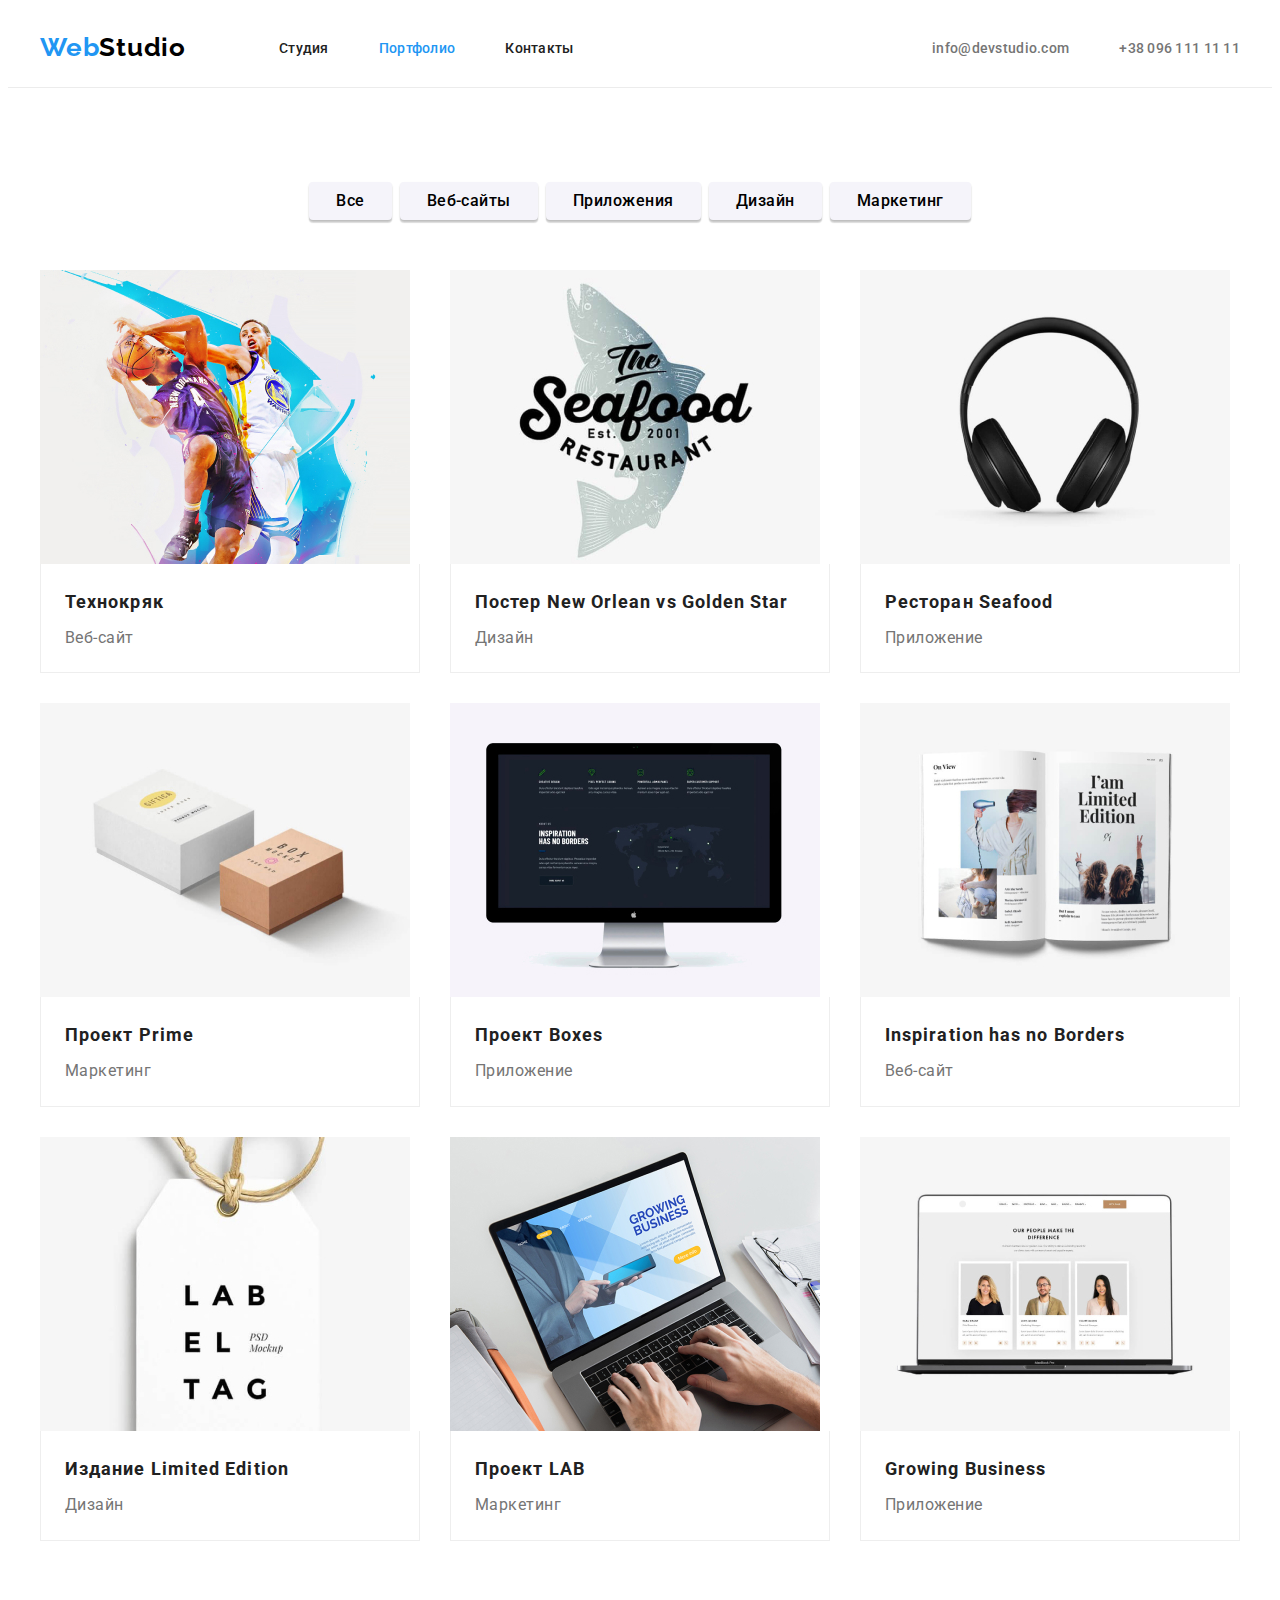
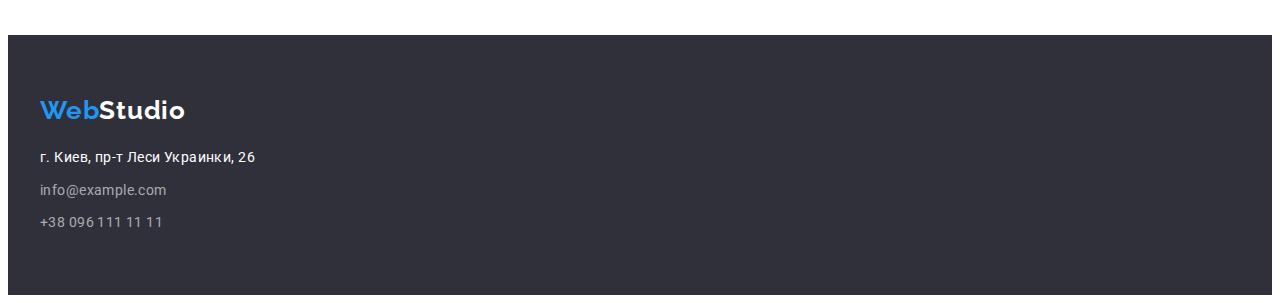
==== portfolio.html @ 9042eed6 "add files with last hw" ====
<!DOCTYPE html>
<html lang="ru">
  <head>
    <meta charset="UTF-8" />
    <meta http-equiv="X-UA-Compatible" content="IE=edge" />
    <meta name="viewport" content="width=device-width, initial-scale=1.0" />
    <link
      rel="stylesheet"
      href="https://cdnjs.cloudflare.com/ajax/libs/modern-normalize/1.1.0/modern-normalize.min.css"
      integrity="sha512-wpPYUAdjBVSE4KJnH1VR1HeZfpl1ub8YT/NKx4PuQ5NmX2tKuGu6U/JRp5y+Y8XG2tV+wKQpNHVUX03MfMFn9Q=="
      crossorigin="anonymous"
      referrerpolicy="no-referrer"
    />
    <link rel="stylesheet" href="./styles.css" />
    <link rel="preconnect" href="https://fonts.googleapis.com" />
    <link rel="preconnect" href="https://fonts.gstatic.com" crossorigin />
    <link
      href="https://fonts.googleapis.com/css2?family=Raleway:wght@700&family=Roboto:wght@400;500;700;900&display=swap"
      rel="stylesheet"
    />
    <title>Portfolio</title>
  </head>

  <body>
    <header class="header">
      <div class="container header-top">
        <a class="header-logo" href="#logo"> Web<span>Studio</span> </a>
        <nav class="header-nav">
          <ul class="nav-list">
            <li class="nav-list-item">
              <a class="list-link" href="./index.html">Студия</a>
            </li>
            <li class="nav-list-item">
              <a class="list-link current" href="./portfolio.html">Портфолио</a>
            </li>
            <li class="nav-list-item">
              <a class="list-link" href="./contacts.html">Контакты</a>
            </li>
          </ul>
        </nav>
        <ul class="header-links">
          <li>
            <a class="header-link" href="mailto:info@devstudio.com"
              >info@devstudio.com</a
            >
          </li>
          <li>
            <a class="header-link" href="tel:+380961111111"
              >+38 096 111 11 11</a
            >
          </li>
        </ul>
      </div>
    </header>
    <main class="main">
      <section class="main-filter">
        <div class="container">
          <h1 class="visually-hidden">Секция Фильтров</h1>
          <ul class="main-list">
            <li><button class="main-list-btn" type="button">Все</button></li>
            <li>
              <button class="main-list-btn" type="button">Веб-сайты</button>
            </li>
            <li>
              <button class="main-list-btn" type="button">Приложения</button>
            </li>
            <li><button class="main-list-btn" type="button">Дизайн</button></li>
            <li>
              <button class="main-list-btn" type="button">Маркетинг</button>
            </li>
          </ul>
          <div class="section-store">
            <ul class="store-list">
              <li class="store-item">
                <a href="#">
                  <img
                    width="370"
                    src="./images/portfolio/01.jpg"
                    alt="Website"
                  />
                  <div class="store-wrap">
                    <h3 class="store-wrap-title" class="store-wrap-title">Технокряк</h3>
                    <p class="store-wrap-descr">Веб-сайт</p>
                  </div>
                </a>
              </li>
              <li class="store-item">
                <a href="#">
                  <img
                    width="370"
                    src="./images/portfolio/02.jpg"
                    alt="Design"
                  />
                  <div class="store-wrap">
                    <h3 class="store-wrap-title" class="store-wrap-title">Постер New Orlean vs Golden Star</h3>
                    <p class="store-wrap-descr">Дизайн</p>
                  </div>
                </a>
              </li>
              <li class="store-item">
                <a href="#">
                  <img
                    width="370"
                    src="./images/portfolio/03.jpg"
                    alt="Application"
                  />
                  <div class="store-wrap">
                    <h3 class="store-wrap-title" class="store-wrap-title">Ресторан Seafood</h3>
                    <p class="store-wrap-descr">Приложение</p>
                  </div>
                </a>
              </li>
              <li class="store-item">
                <a href="#">
                  <img
                    width="370"
                    src="./images/portfolio/04.jpg"
                    alt="Marketing"
                  />
                  <div class="store-wrap">
                    <h3 class="store-wrap-title" class="store-wrap-title">Проект Prime</h3>
                    <p class="store-wrap-descr">Маркетинг</p>
                  </div>
                </a>
              </li>
              <li class="store-item">
                <a href="#">
                  <img
                    width="370"
                    src="./images/portfolio/05.jpg"
                    alt="Application"
                  />
                  <div class="store-wrap">
                    <h3 class="store-wrap-title">Проект Boxes</h3>
                    <p class="store-wrap-descr">Приложение</p>
                  </div>
                </a>
              </li>
              <li class="store-item">
                <a href="#">
                  <img
                    width="370"
                    src="./images/portfolio/06.jpg"
                    alt="Website"
                  />
                  <div class="store-wrap">
                    <h3 class="store-wrap-title">Inspiration has no Borders</h3>
                    <p class="store-wrap-descr">Веб-сайт</p>
                  </div>
                </a>
              </li>
              <li class="store-item">
                <a href="#">
                  <img
                    width="370"
                    src="./images/portfolio/07.jpg"
                    alt="Design"
                  />
                  <div class="store-wrap">
                    <h3 class="store-wrap-title">Издание Limited Edition</h3>
                    <p class="store-wrap-descr">Дизайн</p>
                  </div>
                </a>
              </li>
              <li class="store-item">
                <a href="#">
                  <img
                    width="370"
                    src="./images/portfolio/08.jpg"
                    alt="Marketing"
                  />
                  <div class="store-wrap">
                    <h3 class="store-wrap-title">Проект LAB</h3>
                    <p class="store-wrap-descr">Маркетинг</p>
                  </div></a
                >
              </li>
              <li class="store-item">
                <a href="#">
                  <img
                    width="370"
                    src="./images/portfolio/09.jpg"
                    alt="Application"
                  />
                  <div class="store-wrap">
                    <h3 class="store-wrap-title">Growing Business</h3>
                    <p class="store-wrap-descr">Приложение</p>
                  </div>
                </a>
              </li>
            </ul>
          </div>
        </div>
      </section>
    </main>
    <footer class="footer">
      <div class="container footer-bottom">
        <a class="footer-logo recede-logo" href="#logo"
          >Web<span class="color-white">Studio</span></a
        >
        <address>
          <ul class="footer-list">
            <li class="footer-list-item">
              <a
                href="https://bit.ly/3pXMvUd"
                target="_blank"
                rel="noopener noreferrer"
              >
                г. Киев, пр-т Леси Украинки, 26
              </a>
            </li>
            <li class="footer-list-item">
              <a class="footer-link" href="mailto:info@devstudio.com"
                >info@example.com</a
              >
            </li>
            <li class="footer-list-item">
              <a class="footer-link" href="tel:+380961111111"
                >+38 096 111 11 11</a
              >
            </li>
          </ul>
        </address>
      </div>
    </footer>
  </body>
</html>
---- styles.css ----
:root {
    --white-color: #ffff;
    --links-color: #757575;
    --primary-bg-color: #2F303A;
    --title-text-color: #212121;
    --accent-color: #2196f3;;
    --padding-section: 94px;
}

body {
    font-family: 'Roboto', sans-serif;
}

p,
h1,
h2,
h3,
h4,
h5,
h6 {
  margin: 0;
}
ul {
  margin: 0;
  padding-left: 0;
}

button {
    cursor: pointer;
}

a {
    text-decoration: none;
    color: black;
}

ul li {
    list-style: none;
    margin: 0;
    padding: 0;
}

img {
    display: block;
    max-width: 100%;
    height: auto;
}


/*for hidden items */

.visually-hidden {
    position: absolute;
    width: 1px;
    height: 1px;
    margin: -1px;
    border: 0;
    padding: 0;
    white-space: nowrap;
    clip-path: inset(100%);
    clip: rect(0 0 0 0);
    overflow: hidden;
}

.container {
    margin: 0 auto;
    width: 1200px;
    padding: 0 15px;
}




/* header */

.header{
    border-bottom: 1px solid #ECECEC;
    padding: 24px 0 24px 0;
}

.header-top {
    display: flex;
    align-items: center;
}

.header-logo {
    font-family: 'Raleway', sans-serif;
    font-weight: 700;
    font-size: 26px;
    line-height: 1.19;
    letter-spacing: 0.03em;
    color: #2196F3;
    margin-right: 93px;
}

.header-top span {
    color: #000;
}

.nav-list {
    display: flex;
}

.nav-list a {
    color: var(--title-text-color);
    font-size: 14px;
    font-weight: 500;
    line-height: 1.14;
    letter-spacing: 0.02em;
}

.nav-list .list-link.current {
    color: var(--accent-color);
}

.nav-list-item:not(:last-child) {
    margin-right: 50px;
}

.header-links {
    display: flex;
    margin-left: auto;
}

.header-links li:not(:last-child) {
    margin-right: 50px;
}

.header-link {
    color: var(--links-color);
    font-size: 14px;
    font-weight: 500;
    line-height: 1.14;
    letter-spacing: 0.02em;
}

.header-top ul li a:hover {
    color: #2196F3;
}


/* main */

section h2 {
    font-weight: 700;
    font-size: 36px;
    text-align: center;
    letter-spacing: 0.03em;
    color: var(--title-text-color);
}


/* banner */

.banner {
    padding-top: 200px;
    padding-bottom: 200px;
    background: var(--primary-bg-color);
    text-align: center;
}

.banner-title {
    font-weight: 900;
    font-size: 44px;
    line-height: 1.36;
    text-align: center;
    letter-spacing: 0.06em;
    text-transform: uppercase;
    color: var(--white-color);
}

.banner-btn {
    width: 200px;
    height: 50px;
    font-family: inherit;
    font-weight: 700;
    font-size: 16px;
    line-height: 1.8;
    color: var(--white-color);
    background: #2196F3;
    box-shadow: 0px 4px 4px rgba(0, 0, 0, 0.15);
    border-radius: 4px;
    cursor: pointer;
    margin-top: 30px;
}

.banner-btn:hover,
.banner-btn:focus {
    background: #188CE8;
}


/* features */

.features {
    padding-top: var(--padding-section);
}

.features-list {
    display: flex;
}

.features-list h3 {
    font-weight: 700;
    font-size: 14px;
    line-height: 1.1;
    letter-spacing: 0.03em;
    text-transform: uppercase;
    margin-bottom: 10px;
    color: var(--title-text-color);
}

.features-list li {
    width: 270px;
    text-align: left;
}

.features-list li:not(:last-child) {
    margin-right: 30px;
}

.features-list p {
    font-size: 14px;
    line-height: 1.7;
    letter-spacing: 0.03em;
    color: var(--links-color)
}


/*about */

.about {
    padding-top: var(--padding-section);
    padding-bottom: var(--padding-section);
}

.about-title{
    margin-bottom: 50px;
}

.about-list {
    display: flex;
    justify-content: center;
}

.about-list-item:not(:last-child) {
    margin-right: 30px;
}


/* teams */

.teams {
    background: #F5F4FA;
    padding-top: var(--padding-section);
    padding-bottom: var(--padding-section);
}

.teams-title{
    margin-bottom: 50px;
}

.teams-list {
    display: flex;
    justify-content: center;
}

.teams-item {
    background: #FFFFFF;
    box-shadow: 0px 1px 3px rgba(0, 0, 0, 0.12), 0px 1px 1px rgba(0, 0, 0, 0.14), 0px 2px 1px rgba(0, 0, 0, 0.2);
    border-radius: 0px 0px 4px 4px;
}

.teams-item:not(:last-child) {
    margin-right: 30px;
}

.teams-wrap {
    padding: 30px 30px;
}

.teams-list-title {
    font-weight: 500;
    font-size: 16px;
    line-height: 1.18;
    text-align: center;
    letter-spacing: 0.03em;
    color: var(--title-text-color);
}

.teams-list-descr {
    line-height: 1.18;
    text-align: center;
    letter-spacing: 0.03em;
    color: var(--links-color);
    margin-top: 10px;
}


/* footer */

footer {
    padding-top: 60px;
    padding-bottom: 60px;
    background: var(--primary-bg-color);
}

footer a {
    color: var(--white-color);
}

.footer-logo {
    font-family: 'Raleway', sans-serif;
    font-weight: 700;
    font-size: 26px;
    line-height: 1.19;
    letter-spacing: 0.03em;
    color: #2196F3;
}

address {
    font-style: normal;
    margin-top: 20px;
}

.footer-list {
    margin: 0;
    padding: 0;
}

.footer-list a {
    font-size: 14px;
    line-height: 1.7;
    letter-spacing: 0.03em;
}

.footer-list-item:not(:last-child) {
    margin-bottom: 9px;
}

.footer-link {
    color: rgba(255, 255, 255, 0.6);
}

.footer-link:hover,
.footer-link:focus {
    color: var(--white-color);
}


/* for footer link */

.color-white {
    color: var(--white-color);
}


/* portfolio */

.main-filter {
    padding-top: var(--padding-section);
    padding-bottom: var(--padding-section);
}

.main-list {
    display: flex;
    justify-content:center;
    align-items: center;
    margin-bottom: 50px;
}

.main-list li:not(:last-child) {
    margin-right: 8px;
}

.main-list-btn {
    padding: 6px 27px;
    font-family: inherit;
    font-weight: 500;
    font-size: 16px;
    line-height: 1.6;
    background: #F5F4FA;
    text-align: center;
    letter-spacing: 0.03em;
    border-radius: 4px;
    border: none;
    box-shadow: 0px 3px 1px rgba(0, 0, 0, 0.1), 0px 1px 2px rgba(0, 0, 0, 0.08), 0px 2px 2px rgba(0, 0, 0, 0.12);
}

.main-list-btn:hover {
    color: var(--white-color);
    background: #2196f3;
    box-shadow: 0px 3px 1px rgba(0, 0, 0, 0.1), 0px 1px 2px rgba(0, 0, 0, 0.08), 0px 2px 2px rgba(0, 0, 0, 0.12);
}

.section-store {
    display: flex;
    flex-direction: column;
    justify-content: center;
    align-items: center;
}

.store-list {
    display: flex;
    flex-wrap: wrap;
    justify-content: center;
    margin-top: -30px;
    margin-left: -30px;
}

.store-item {
    background: var(--white-color);
    width: calc((100% / 3) - 30px);
    margin-top: 30px;
    margin-left: 30px;
    display: block;
}

.store-wrap {
    padding-top: 20px;
    padding-bottom: 20px;
    padding-left: 24px;
    border-left: 1px solid #EEEEEE;
    border-right: 1px solid #EEEEEE;
    border-bottom: 1px solid #EEEEEE;
}

.store-wrap-title {
    font-weight: 700;
    font-size: 18px;
    line-height: 2;
    letter-spacing: 0.06em;
    color: var(--title-text-color);
}

.store-wrap-descr{
    line-height: 1.8;
    letter-spacing: 0.03em;
    color: var(--links-color);
    margin-top: 4px;
}
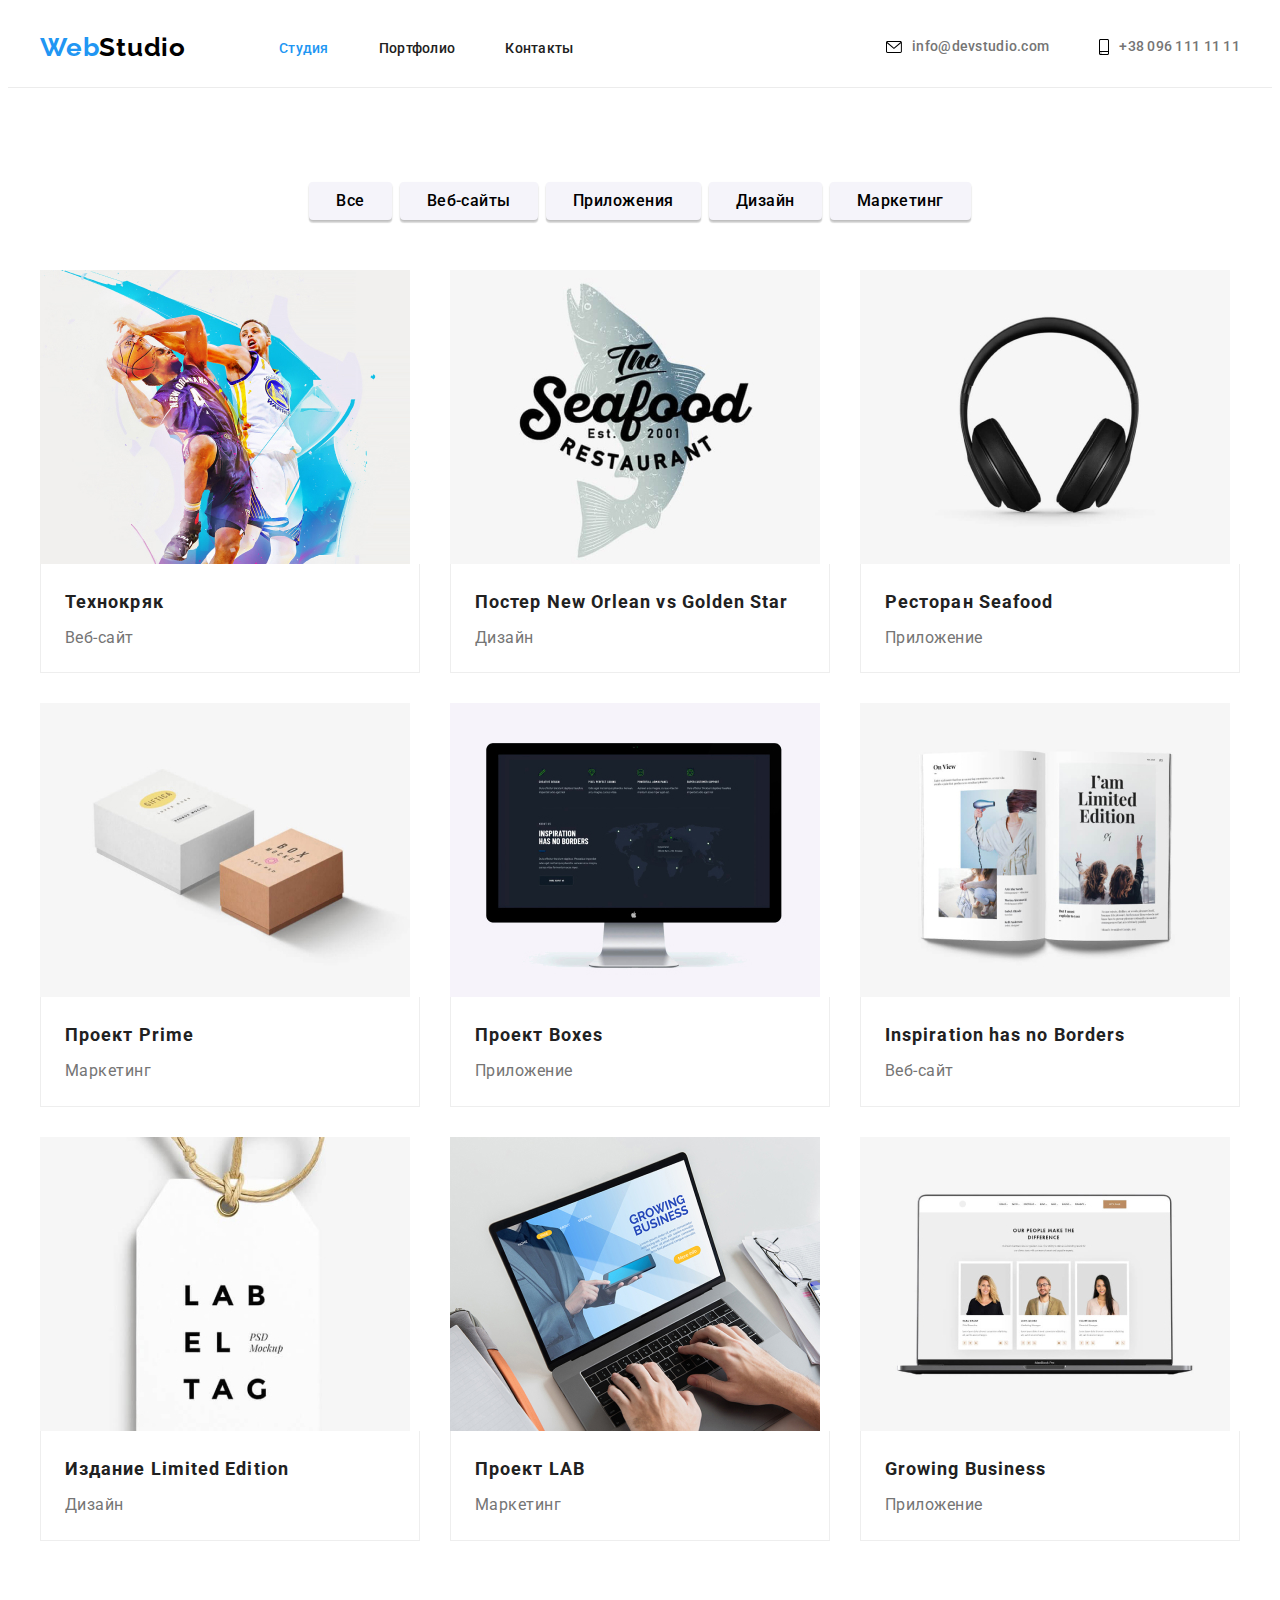
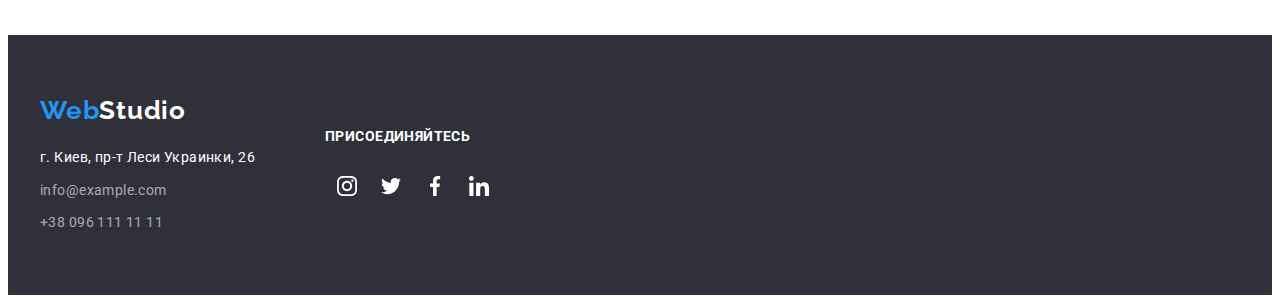
==== commit 42aa6868: "add icons" ====
--- a/portfolio.html
+++ b/portfolio.html
@@ -1,204 +1,163 @@
 <!DOCTYPE html>
 <html lang="ru">
-  <head>
+
+<head>
     <meta charset="UTF-8" />
     <meta http-equiv="X-UA-Compatible" content="IE=edge" />
     <meta name="viewport" content="width=device-width, initial-scale=1.0" />
-    <link
-      rel="stylesheet"
-      href="https://cdnjs.cloudflare.com/ajax/libs/modern-normalize/1.1.0/modern-normalize.min.css"
-      integrity="sha512-wpPYUAdjBVSE4KJnH1VR1HeZfpl1ub8YT/NKx4PuQ5NmX2tKuGu6U/JRp5y+Y8XG2tV+wKQpNHVUX03MfMFn9Q=="
-      crossorigin="anonymous"
-      referrerpolicy="no-referrer"
+    <link rel="stylesheet" href="https://cdnjs.cloudflare.com/ajax/libs/modern-normalize/1.1.0/modern-normalize.min.css" integrity="sha512-wpPYUAdjBVSE4KJnH1VR1HeZfpl1ub8YT/NKx4PuQ5NmX2tKuGu6U/JRp5y+Y8XG2tV+wKQpNHVUX03MfMFn9Q==" crossorigin="anonymous" referrerpolicy="no-referrer"
     />
-    <link rel="stylesheet" href="./styles.css" />
+    <link rel="stylesheet" href="./css/styles.css" />
     <link rel="preconnect" href="https://fonts.googleapis.com" />
     <link rel="preconnect" href="https://fonts.gstatic.com" crossorigin />
-    <link
-      href="https://fonts.googleapis.com/css2?family=Raleway:wght@700&family=Roboto:wght@400;500;700;900&display=swap"
-      rel="stylesheet"
-    />
+    <link href="https://fonts.googleapis.com/css2?family=Raleway:wght@700&family=Roboto:wght@400;500;700;900&display=swap" rel="stylesheet" />
     <title>Portfolio</title>
-  </head>
+</head>
 
-  <body>
+<body>
     <header class="header">
-      <div class="container header-top">
-        <a class="header-logo" href="#logo"> Web<span>Studio</span> </a>
-        <nav class="header-nav">
-          <ul class="nav-list">
-            <li class="nav-list-item">
-              <a class="list-link" href="./index.html">Студия</a>
-            </li>
-            <li class="nav-list-item">
-              <a class="list-link current" href="./portfolio.html">Портфолио</a>
-            </li>
-            <li class="nav-list-item">
-              <a class="list-link" href="./contacts.html">Контакты</a>
-            </li>
-          </ul>
-        </nav>
-        <ul class="header-links">
-          <li>
-            <a class="header-link" href="mailto:info@devstudio.com"
-              >info@devstudio.com</a
-            >
-          </li>
-          <li>
-            <a class="header-link" href="tel:+380961111111"
-              >+38 096 111 11 11</a
-            >
-          </li>
-        </ul>
-      </div>
+        <div class="container header-top">
+            <a class="header-logo" href="#logo"> Web<span>Studio</span> </a>
+            <nav class="header-nav">
+                <ul class="nav-list">
+                    <li class="nav-list-item">
+                        <a class="list-link current" href="./index.html">Студия</a>
+                    </li>
+                    <li class="nav-list-item">
+                        <a class="list-link" href="./portfolio.html">Портфолио</a>
+                    </li>
+                    <li class="nav-list-item">
+                        <a class="list-link" href="./contacts.html">Контакты</a>
+                    </li>
+                </ul>
+            </nav>
+            <ul class="header-links">
+                <li>
+                    <a class="header-link" href="mailto:info@devstudio.com">
+                        <svg class="header-icon" width="16" height="12">
+                <use href="./images/symbol-defs.svg#icon-envelope"></use>
+              </svg> info@devstudio.com
+                    </a>
+                </li>
+                <li>
+                    <a class="header-link" href="tel:+380961111111">
+                        <svg class="header-icon" width="10" height="16">
+                <use href="./images/symbol-defs.svg#icon-phone"></use>
+              </svg> +38 096 111 11 11</a>
+                </li>
+            </ul>
+        </div>
     </header>
     <main class="main">
-      <section class="main-filter">
-        <div class="container">
-          <h1 class="visually-hidden">Секция Фильтров</h1>
-          <ul class="main-list">
-            <li><button class="main-list-btn" type="button">Все</button></li>
-            <li>
-              <button class="main-list-btn" type="button">Веб-сайты</button>
-            </li>
-            <li>
-              <button class="main-list-btn" type="button">Приложения</button>
-            </li>
-            <li><button class="main-list-btn" type="button">Дизайн</button></li>
-            <li>
-              <button class="main-list-btn" type="button">Маркетинг</button>
-            </li>
-          </ul>
-          <div class="section-store">
-            <ul class="store-list">
-              <li class="store-item">
-                <a href="#">
-                  <img
-                    width="370"
-                    src="./images/portfolio/01.jpg"
-                    alt="Website"
-                  />
-                  <div class="store-wrap">
-                    <h3 class="store-wrap-title" class="store-wrap-title">Технокряк</h3>
-                    <p class="store-wrap-descr">Веб-сайт</p>
-                  </div>
-                </a>
-              </li>
-              <li class="store-item">
-                <a href="#">
-                  <img
-                    width="370"
-                    src="./images/portfolio/02.jpg"
-                    alt="Design"
-                  />
-                  <div class="store-wrap">
-                    <h3 class="store-wrap-title" class="store-wrap-title">Постер New Orlean vs Golden Star</h3>
-                    <p class="store-wrap-descr">Дизайн</p>
-                  </div>
-                </a>
-              </li>
-              <li class="store-item">
-                <a href="#">
-                  <img
-                    width="370"
-                    src="./images/portfolio/03.jpg"
-                    alt="Application"
-                  />
-                  <div class="store-wrap">
-                    <h3 class="store-wrap-title" class="store-wrap-title">Ресторан Seafood</h3>
-                    <p class="store-wrap-descr">Приложение</p>
-                  </div>
-                </a>
-              </li>
-              <li class="store-item">
-                <a href="#">
-                  <img
-                    width="370"
-                    src="./images/portfolio/04.jpg"
-                    alt="Marketing"
-                  />
-                  <div class="store-wrap">
-                    <h3 class="store-wrap-title" class="store-wrap-title">Проект Prime</h3>
-                    <p class="store-wrap-descr">Маркетинг</p>
-                  </div>
-                </a>
-              </li>
-              <li class="store-item">
-                <a href="#">
-                  <img
-                    width="370"
-                    src="./images/portfolio/05.jpg"
-                    alt="Application"
-                  />
-                  <div class="store-wrap">
-                    <h3 class="store-wrap-title">Проект Boxes</h3>
-                    <p class="store-wrap-descr">Приложение</p>
-                  </div>
-                </a>
-              </li>
-              <li class="store-item">
-                <a href="#">
-                  <img
-                    width="370"
-                    src="./images/portfolio/06.jpg"
-                    alt="Website"
-                  />
-                  <div class="store-wrap">
-                    <h3 class="store-wrap-title">Inspiration has no Borders</h3>
-                    <p class="store-wrap-descr">Веб-сайт</p>
-                  </div>
-                </a>
-              </li>
-              <li class="store-item">
-                <a href="#">
-                  <img
-                    width="370"
-                    src="./images/portfolio/07.jpg"
-                    alt="Design"
-                  />
-                  <div class="store-wrap">
-                    <h3 class="store-wrap-title">Издание Limited Edition</h3>
-                    <p class="store-wrap-descr">Дизайн</p>
-                  </div>
-                </a>
-              </li>
-              <li class="store-item">
-                <a href="#">
-                  <img
-                    width="370"
-                    src="./images/portfolio/08.jpg"
-                    alt="Marketing"
-                  />
-                  <div class="store-wrap">
-                    <h3 class="store-wrap-title">Проект LAB</h3>
-                    <p class="store-wrap-descr">Маркетинг</p>
-                  </div></a
-                >
-              </li>
-              <li class="store-item">
-                <a href="#">
-                  <img
-                    width="370"
-                    src="./images/portfolio/09.jpg"
-                    alt="Application"
-                  />
-                  <div class="store-wrap">
-                    <h3 class="store-wrap-title">Growing Business</h3>
-                    <p class="store-wrap-descr">Приложение</p>
-                  </div>
-                </a>
-              </li>
-            </ul>
-          </div>
-        </div>
-      </section>
+        <section class="main-filter">
+            <div class="container">
+                <h1 class="visually-hidden">Секция Фильтров</h1>
+                <ul class="main-list">
+                    <li><button class="main-list-btn" type="button">Все</button></li>
+                    <li>
+                        <button class="main-list-btn" type="button">Веб-сайты</button>
+                    </li>
+                    <li>
+                        <button class="main-list-btn" type="button">Приложения</button>
+                    </li>
+                    <li><button class="main-list-btn" type="button">Дизайн</button></li>
+                    <li>
+                        <button class="main-list-btn" type="button">Маркетинг</button>
+                    </li>
+                </ul>
+                <div class="section-store">
+                    <ul class="store-list">
+                        <li class="store-item">
+                            <a href="#">
+                                <img width="370" src="./images/portfolio/01.jpg" alt="Website" />
+                                <div class="store-wrap">
+                                    <h3 class="store-wrap-title" class="store-wrap-title">Технокряк</h3>
+                                    <p class="store-wrap-descr">Веб-сайт</p>
+                                </div>
+                            </a>
+                        </li>
+                        <li class="store-item">
+                            <a href="#">
+                                <img width="370" src="./images/portfolio/02.jpg" alt="Design" />
+                                <div class="store-wrap">
+                                    <h3 class="store-wrap-title" class="store-wrap-title">Постер New Orlean vs Golden Star</h3>
+                                    <p class="store-wrap-descr">Дизайн</p>
+                                </div>
+                            </a>
+                        </li>
+                        <li class="store-item">
+                            <a href="#">
+                                <img width="370" src="./images/portfolio/03.jpg" alt="Application" />
+                                <div class="store-wrap">
+                                    <h3 class="store-wrap-title" class="store-wrap-title">Ресторан Seafood</h3>
+                                    <p class="store-wrap-descr">Приложение</p>
+                                </div>
+                            </a>
+                        </li>
+                        <li class="store-item">
+                            <a href="#">
+                                <img width="370" src="./images/portfolio/04.jpg" alt="Marketing" />
+                                <div class="store-wrap">
+                                    <h3 class="store-wrap-title" class="store-wrap-title">Проект Prime</h3>
+                                    <p class="store-wrap-descr">Маркетинг</p>
+                                </div>
+                            </a>
+                        </li>
+                        <li class="store-item">
+                            <a href="#">
+                                <img width="370" src="./images/portfolio/05.jpg" alt="Application" />
+                                <div class="store-wrap">
+                                    <h3 class="store-wrap-title">Проект Boxes</h3>
+                                    <p class="store-wrap-descr">Приложение</p>
+                                </div>
+                            </a>
+                        </li>
+                        <li class="store-item">
+                            <a href="#">
+                                <img width="370" src="./images/portfolio/06.jpg" alt="Website" />
+                                <div class="store-wrap">
+                                    <h3 class="store-wrap-title">Inspiration has no Borders</h3>
+                                    <p class="store-wrap-descr">Веб-сайт</p>
+                                </div>
+                            </a>
+                        </li>
+                        <li class="store-item">
+                            <a href="#">
+                                <img width="370" src="./images/portfolio/07.jpg" alt="Design" />
+                                <div class="store-wrap">
+                                    <h3 class="store-wrap-title">Издание Limited Edition</h3>
+                                    <p class="store-wrap-descr">Дизайн</p>
+                                </div>
+                            </a>
+                        </li>
+                        <li class="store-item">
+                            <a href="#">
+                                <img width="370" src="./images/portfolio/08.jpg" alt="Marketing" />
+                                <div class="store-wrap">
+                                    <h3 class="store-wrap-title">Проект LAB</h3>
+                                    <p class="store-wrap-descr">Маркетинг</p>
+                                </div>
+                            </a>
+                        </li>
+                        <li class="store-item">
+                            <a href="#">
+                                <img width="370" src="./images/portfolio/09.jpg" alt="Application" />
+                                <div class="store-wrap">
+                                    <h3 class="store-wrap-title">Growing Business</h3>
+                                    <p class="store-wrap-descr">Приложение</p>
+                                </div>
+                            </a>
+                        </li>
+                    </ul>
+                </div>
+            </div>
+        </section>
     </main>
     <footer class="footer">
-      <div class="container footer-bottom">
-        <a class="footer-logo recede-logo" href="#logo"
-          >Web<span class="color-white">Studio</span></a
-        >
-        <address>
+        <div class="container">
+            <a class="footer-logo recede-logo" href="#logo">Web<span class="color-white">Studio</span></a>
+            <div class="footer-wrap">
+                <address>
           <ul class="footer-list">
             <li class="footer-list-item">
               <a
@@ -210,8 +169,7 @@
               </a>
             </li>
             <li class="footer-list-item">
-              <a class="footer-link" href="mailto:info@devstudio.com"
-                >info@example.com</a
+                <a class="footer-link" href="mailto:info@devstudio.com">info@example.com</a
               >
             </li>
             <li class="footer-list-item">
@@ -220,8 +178,35 @@
               >
             </li>
           </ul>
-        </address>
-      </div>
+            </address>
+                <div class="footer-soc-links">
+                    <h3 class="soc-link-title">присоединяйтесь</h3>
+                    <ul class="footer-soc-list">
+                        <li class="footer-soc-item">
+                            <a class="footer-soc-link" href="#">
+                                <svg width="20" height="20"><use href="images/symbol-defs.svg#icon-instagram"></svg>
+                            </a>
+                        </li>
+                        <li class="footer-soc-item">
+                            <a class="footer-soc-link" href="#">
+                                <svg width="20" height="20"><use href="images/symbol-defs.svg#icon-twitter"></svg>
+                            </a>
+                        </li>
+                        <li class="footer-soc-item">
+                            <a class="footer-soc-link" href="#">
+                                <svg width="20" height="20"><use href="images/symbol-defs.svg#icon-facebook"></svg>
+                            </a>
+                        </li>
+                        <li class="footer-soc-item">
+                            <a class="footer-soc-link" href="#">
+                                <svg width="20" height="20"><use href="images/symbol-defs.svg#icon-linkedin"></svg>
+                            </a>
+                        </li>
+                    </ul>
+                </div>
+            </div>
+        </div>
     </footer>
-  </body>
-</html>
+</body>
+
+</html>--- a/css/styles.css
+++ b/css/styles.css
@@ -0,0 +1,572 @@
+:root {
+    --white-color: #ffff;
+    --links-color: #757575;
+    --primary-bg-color: #2F303A;
+    --title-text-color: #212121;
+    --accent-color: #2196f3;
+    --padding-section: 94px;
+    --social-link-fill: #afb1b8;
+}
+
+body {
+    font-family: 'Roboto', sans-serif;
+}
+
+p,
+h1,
+h2,
+h3,
+h4,
+h5,
+h6 {
+    margin: 0;
+}
+
+ul {
+    margin: 0;
+    padding-left: 0;
+}
+
+button {
+    cursor: pointer;
+}
+
+a {
+    text-decoration: none;
+    color: black;
+}
+
+ul li {
+    list-style: none;
+    margin: 0;
+    padding: 0;
+}
+
+img {
+    display: block;
+    max-width: 100%;
+    height: auto;
+}
+
+
+/*for hidden items */
+
+.visually-hidden {
+    position: absolute;
+    width: 1px;
+    height: 1px;
+    margin: -1px;
+    border: 0;
+    padding: 0;
+    white-space: nowrap;
+    clip-path: inset(100%);
+    clip: rect(0 0 0 0);
+    overflow: hidden;
+}
+
+.container {
+    margin: 0 auto;
+    width: 1200px;
+    padding: 0 15px;
+}
+
+
+/* header */
+
+.header {
+    border-bottom: 1px solid #ECECEC;
+    padding: 24px 0 24px 0;
+}
+
+.header-top {
+    display: flex;
+    align-items: center;
+}
+
+.header-logo {
+    font-family: 'Raleway', sans-serif;
+    font-weight: 700;
+    font-size: 26px;
+    line-height: 1.19;
+    letter-spacing: 0.03em;
+    color: #2196F3;
+    margin-right: 93px;
+}
+
+.header-top span {
+    color: #000;
+}
+
+.nav-list {
+    display: flex;
+}
+
+.nav-list a {
+    color: var(--title-text-color);
+    font-size: 14px;
+    font-weight: 500;
+    line-height: 1.14;
+    letter-spacing: 0.02em;
+}
+
+.nav-list .list-link.current {
+    color: var(--accent-color);
+}
+
+.nav-list-item:not(:last-child) {
+    margin-right: 50px;
+}
+
+.header-links {
+    display: flex;
+    margin-left: auto;
+}
+
+.header-links li:not(:last-child) {
+    margin-right: 50px;
+}
+
+.header-link {
+    color: var(--links-color);
+    font-size: 14px;
+    font-weight: 500;
+    line-height: 1.14;
+    letter-spacing: 0.02em;
+    display: flex;
+    align-items: center;
+}
+
+.header-icon {
+    margin-right: 10px;
+}
+
+.header-top ul li a:hover,
+.header-top ul li a:focus {
+    color: #2196F3;
+    fill: #188CE8;
+}
+
+
+/* main */
+
+section h2 {
+    font-weight: 700;
+    font-size: 36px;
+    text-align: center;
+    letter-spacing: 0.03em;
+    color: var(--title-text-color);
+}
+
+
+/* banner */
+
+.banner {
+    max-width: 1600px;
+    margin: 0 auto;
+    padding-top: 200px;
+    padding-bottom: 200px;
+    background-color: var(--primary-bg-color);
+    background-position: center;
+    background-repeat: no-repeat;
+    background-image: linear-gradient( to right, rgba(47, 48, 58, 0.4), rgba(47, 48, 58, 0.4)), url('../images/banner.jpg');
+    text-align: center;
+}
+
+.banner-title {
+    font-weight: 900;
+    font-size: 44px;
+    line-height: 1.36;
+    text-align: center;
+    letter-spacing: 0.06em;
+    text-transform: uppercase;
+    color: var(--white-color);
+}
+
+.banner-btn {
+    width: 200px;
+    height: 50px;
+    font-family: inherit;
+    font-weight: 700;
+    font-size: 16px;
+    line-height: 1.8;
+    color: var(--white-color);
+    background: #2196F3;
+    box-shadow: 0px 4px 4px rgba(0, 0, 0, 0.15);
+    border-radius: 4px;
+    cursor: pointer;
+    margin-top: 30px;
+}
+
+.banner-btn:hover,
+.banner-btn:focus {
+    background: #188CE8;
+}
+
+
+/* features */
+
+.features {
+    padding-top: var(--padding-section);
+}
+
+.features-list {
+    display: flex;
+}
+
+.features-list h3 {
+    font-weight: 700;
+    font-size: 14px;
+    line-height: 1.1;
+    letter-spacing: 0.03em;
+    text-transform: uppercase;
+    margin-bottom: 10px;
+    color: var(--title-text-color);
+}
+
+.features-list li {
+    width: 270px;
+    text-align: left;
+}
+
+.features-list li:not(:last-child) {
+    margin-right: 30px;
+}
+
+.features-list p {
+    font-size: 14px;
+    line-height: 1.7;
+    letter-spacing: 0.03em;
+    color: var(--links-color)
+}
+
+.wrap-feature-icons {
+    display: flex;
+    align-items: center;
+    min-height: 120px;
+    background: #F5F4FA;
+    border-radius: 4px;
+    margin-bottom: 30px;
+}
+
+.features-icon {
+    margin: 0 auto;
+}
+
+
+/*about */
+
+.about {
+    padding-top: var(--padding-section);
+    padding-bottom: var(--padding-section);
+}
+
+.about-title {
+    margin-bottom: 50px;
+}
+
+.about-list {
+    display: flex;
+    justify-content: center;
+}
+
+.about-list-item:not(:last-child) {
+    margin-right: 30px;
+}
+
+
+/* teams */
+
+.teams {
+    background: #F5F4FA;
+    padding-top: var(--padding-section);
+    padding-bottom: var(--padding-section);
+}
+
+.teams-title {
+    margin-bottom: 50px;
+}
+
+.teams-list {
+    display: flex;
+    justify-content: center;
+}
+
+.teams-item {
+    background: #FFFFFF;
+    box-shadow: 0px 1px 3px rgba(0, 0, 0, 0.12), 0px 1px 1px rgba(0, 0, 0, 0.14), 0px 2px 1px rgba(0, 0, 0, 0.2);
+    border-radius: 0px 0px 4px 4px;
+}
+
+.teams-item:not(:last-child) {
+    margin-right: 30px;
+}
+
+.teams-wrap {
+    padding: 30px 30px;
+}
+
+.teams-list-title {
+    font-weight: 500;
+    font-size: 16px;
+    line-height: 1.18;
+    text-align: center;
+    letter-spacing: 0.03em;
+    color: var(--title-text-color);
+}
+
+.teams-list-descr {
+    line-height: 1.18;
+    text-align: center;
+    letter-spacing: 0.03em;
+    color: var(--links-color);
+    margin-top: 10px;
+}
+
+.teams-soc-list {
+    display: flex;
+    justify-content: space-evenly;
+    padding: 16px;
+    margin-top: 16px;
+}
+
+.teams-soc-item {
+    fill: var(--social-link-fill);
+    width: 44px;
+    height: 44px;
+    border-radius: 50%;
+}
+
+.teams-soc-item .team-soc-link:hover {
+    fill: var(--white-color);
+    background: var(--accent-color);
+}
+
+.team-soc-link {
+    border-radius: 50%;
+    width: 100%;
+    height: 100%;
+    display: flex;
+    align-items: center;
+    justify-content: center;
+    fill: var(--social-link-fill);
+}
+
+
+/* patron */
+
+.patron {
+    padding-top: var(--padding-section);
+    padding-bottom: var(--padding-section);
+    background: white;
+}
+
+.patron-list {
+    display: flex;
+}
+
+.patron-list-item:not(:last-child) {
+    margin-right: 30px;
+}
+
+.patron-list-link {
+    width: 170px;
+    height: 92px;
+    display: flex;
+    justify-content: center;
+    align-items: center;
+    border: 1px solid #afb1b8;
+    border-radius: 4px;
+    fill: var(--links-color);
+}
+
+.patron-list-link:hover,
+.patron-list-link:focus {
+    border-color: var(--accent-color);
+    fill: var(--accent-color);
+}
+
+
+/* footer */
+
+footer {
+    padding-top: 60px;
+    padding-bottom: 60px;
+    background: var(--primary-bg-color);
+}
+
+footer a {
+    color: var(--white-color);
+}
+
+.footer-logo {
+    font-family: 'Raleway', sans-serif;
+    font-weight: 700;
+    font-size: 26px;
+    line-height: 1.19;
+    letter-spacing: 0.03em;
+    color: #2196F3;
+}
+
+address {
+    font-style: normal;
+    margin-top: 20px;
+}
+
+.footer-list {
+    margin: 0;
+    padding: 0;
+}
+
+.footer-list a {
+    font-size: 14px;
+    line-height: 1.7;
+    letter-spacing: 0.03em;
+}
+
+.footer-list-item:not(:last-child) {
+    margin-bottom: 9px;
+}
+
+.footer-link {
+    color: rgba(255, 255, 255, 0.6);
+}
+
+.footer-link:hover,
+.footer-link:focus,
+.footer-list-item>a:hover,
+.footer-list-item>a:focus {
+    color: var(--accent-color);
+}
+
+.footer-wrap {
+    display: flex;
+}
+
+.footer-soc-links {
+    display: flex;
+    flex-direction: column;
+    margin-left: 70px;
+}
+
+.soc-link-title {
+    font-size: 14px;
+    line-height: 1.45;
+    letter-spacing: 0.03em;
+    text-transform: uppercase;
+    color: #ffffff;
+    margin-bottom: 20px;
+}
+
+.footer-soc-list {
+    display: flex;
+    justify-content: space-around;
+    align-items: center;
+}
+
+.footer-soc-item {
+    fill: white;
+    border-radius: 50%;
+    display: flex;
+    align-items: center;
+    justify-content: center;
+    width: 44px;
+    height: 44px;
+}
+
+.footer-soc-item:hover,
+.footer-soc-item :focus {
+    background: var(--accent-color);
+}
+
+
+/* for footer link */
+
+.color-white {
+    color: var(--white-color);
+}
+
+
+/* portfolio */
+
+.main-filter {
+    padding-top: var(--padding-section);
+    padding-bottom: var(--padding-section);
+}
+
+.main-list {
+    display: flex;
+    justify-content: center;
+    align-items: center;
+    margin-bottom: 50px;
+}
+
+.main-list li:not(:last-child) {
+    margin-right: 8px;
+}
+
+.main-list-btn {
+    padding: 6px 27px;
+    font-family: inherit;
+    font-weight: 500;
+    font-size: 16px;
+    line-height: 1.6;
+    background: #F5F4FA;
+    text-align: center;
+    letter-spacing: 0.03em;
+    border-radius: 4px;
+    border: none;
+    box-shadow: 0px 3px 1px rgba(0, 0, 0, 0.1), 0px 1px 2px rgba(0, 0, 0, 0.08), 0px 2px 2px rgba(0, 0, 0, 0.12);
+}
+
+.main-list-btn:hover {
+    color: var(--white-color);
+    background: #2196f3;
+    box-shadow: 0px 3px 1px rgba(0, 0, 0, 0.1), 0px 1px 2px rgba(0, 0, 0, 0.08), 0px 2px 2px rgba(0, 0, 0, 0.12);
+}
+
+.section-store {
+    display: flex;
+    flex-direction: column;
+    justify-content: center;
+    align-items: center;
+}
+
+.store-list {
+    display: flex;
+    flex-wrap: wrap;
+    justify-content: center;
+    margin-top: -30px;
+    margin-left: -30px;
+}
+
+.store-item {
+    background: var(--white-color);
+    width: calc((100% / 3) - 30px);
+    margin-top: 30px;
+    margin-left: 30px;
+    display: block;
+}
+
+.store-wrap {
+    padding-top: 20px;
+    padding-bottom: 20px;
+    padding-left: 24px;
+    border-left: 1px solid #EEEEEE;
+    border-right: 1px solid #EEEEEE;
+    border-bottom: 1px solid #EEEEEE;
+}
+
+.store-wrap-title {
+    font-weight: 700;
+    font-size: 18px;
+    line-height: 2;
+    letter-spacing: 0.06em;
+    color: var(--title-text-color);
+}
+
+.store-wrap-descr {
+    line-height: 1.8;
+    letter-spacing: 0.03em;
+    color: var(--links-color);
+    margin-top: 4px;
+}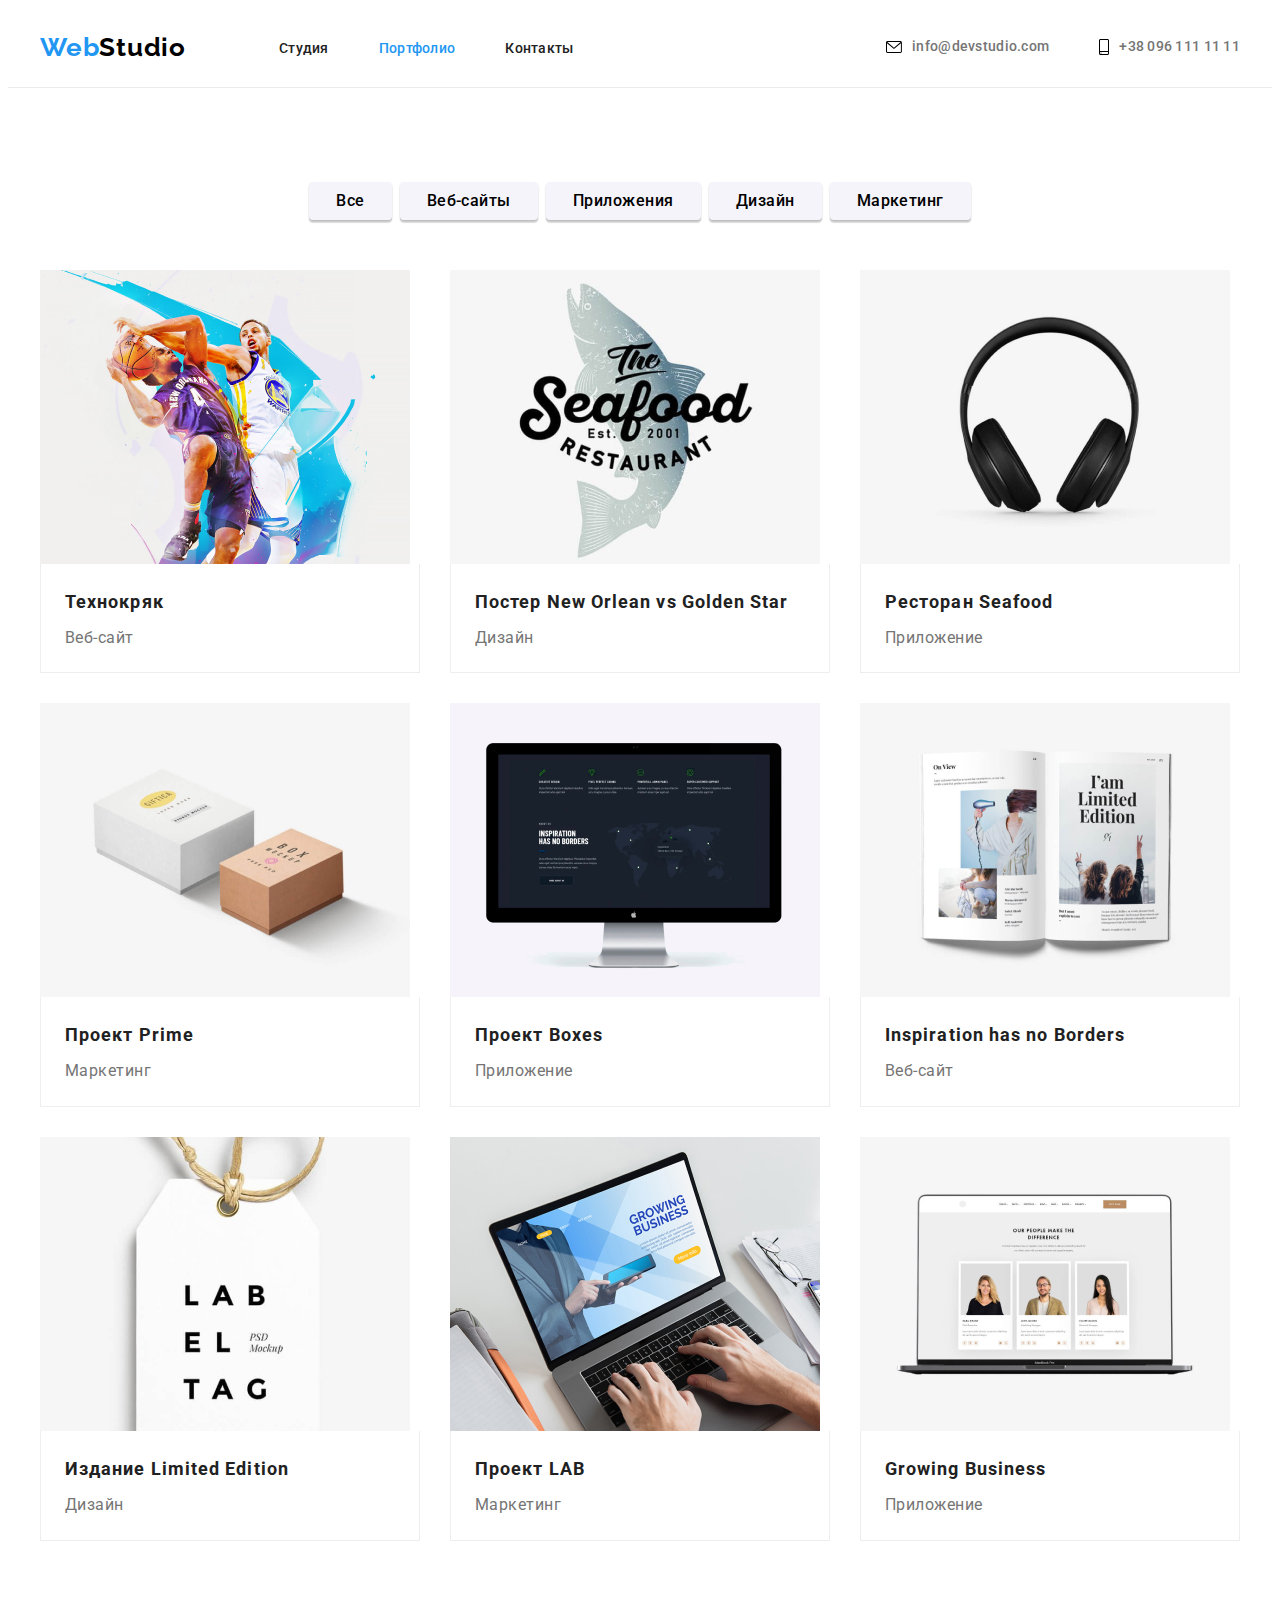
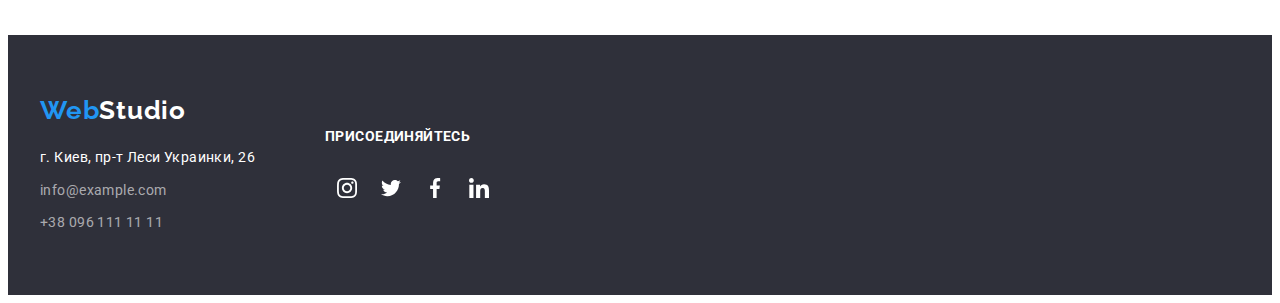
==== commit 16901de7: "add current class in list link" ====
--- a/portfolio.html
+++ b/portfolio.html
@@ -21,10 +21,10 @@
             <nav class="header-nav">
                 <ul class="nav-list">
                     <li class="nav-list-item">
-                        <a class="list-link current" href="./index.html">Студия</a>
+                        <a class="list-link" href="./index.html">Студия</a>
                     </li>
                     <li class="nav-list-item">
-                        <a class="list-link" href="./portfolio.html">Портфолио</a>
+                        <a class="list-link current" href="./portfolio.html">Портфолио</a>
                     </li>
                     <li class="nav-list-item">
                         <a class="list-link" href="./contacts.html">Контакты</a>
--- a/css/styles.css
+++ b/css/styles.css
@@ -431,6 +431,13 @@
     color: rgba(255, 255, 255, 0.6);
 }
 
+
+/* for footer link */
+
+.color-white {
+    color: var(--white-color);
+}
+
 .footer-link:hover,
 .footer-link:focus,
 .footer-list-item>a:hover,
@@ -465,24 +472,20 @@
 
 .footer-soc-item {
     fill: white;
-    border-radius: 50%;
-    display: flex;
-    align-items: center;
-    justify-content: center;
-    width: 44px;
-    height: 44px;
 }
 
 .footer-soc-item:hover,
 .footer-soc-item :focus {
     background: var(--accent-color);
-}
-
-
-/* for footer link */
-
-.color-white {
-    color: var(--white-color);
+    border-radius: 50%;
+}
+
+.footer-soc-link {
+    width: 44px;
+    height: 44px;
+    display: flex;
+    align-items: center;
+    justify-content: center;
 }
 
 
@@ -547,6 +550,11 @@
     display: block;
 }
 
+.store-item:hover,
+.store-item:focus {
+    box-shadow: 0px 1px 1px rgba(0, 0, 0, 0.12), 0px 4px 4px rgba(0, 0, 0, 0.06), 1px 4px 6px rgba(0, 0, 0, 0.16);
+}
+
 .store-wrap {
     padding-top: 20px;
     padding-bottom: 20px;
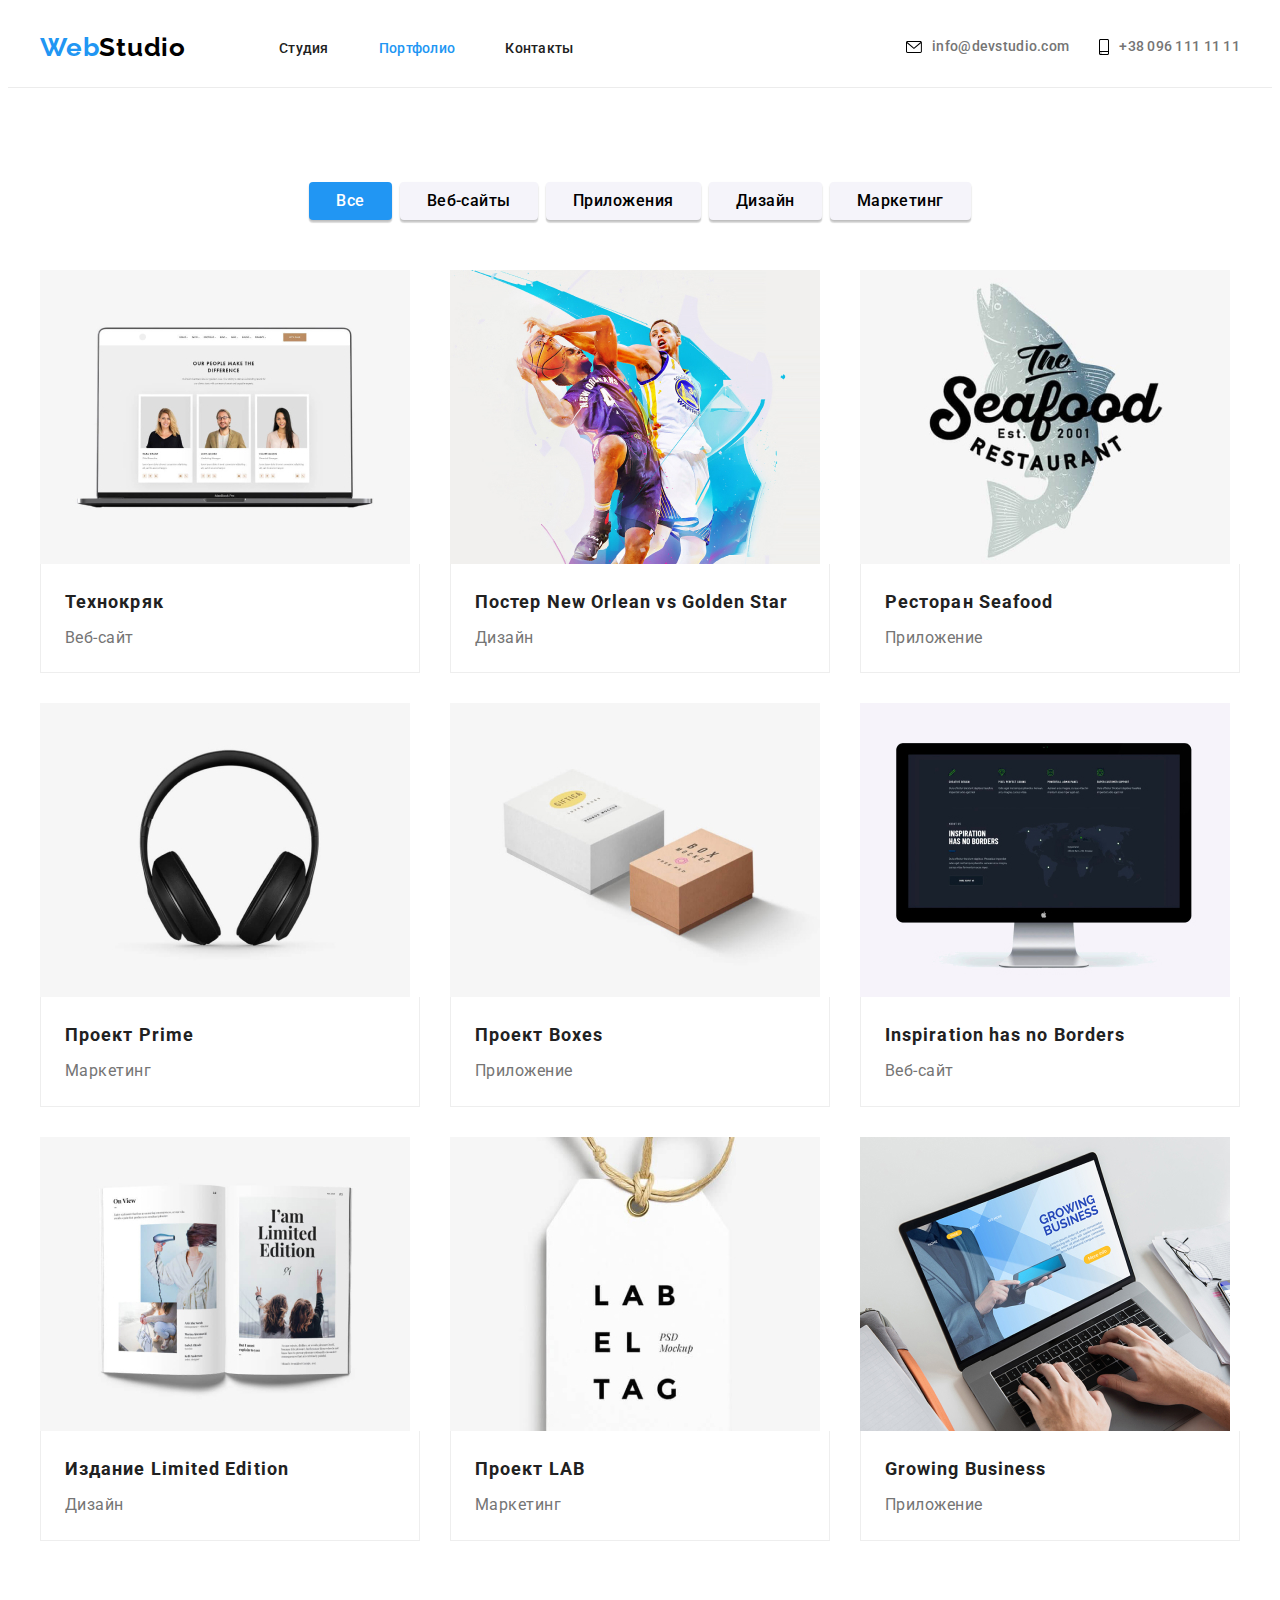
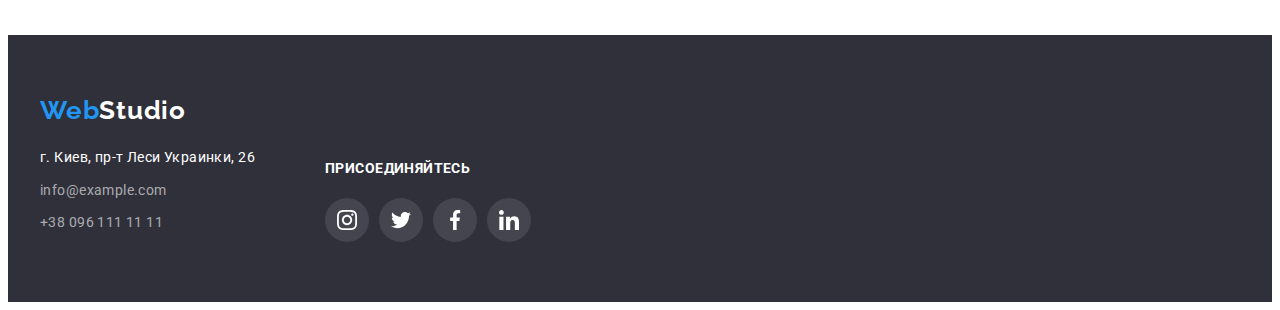
==== commit edaa2e28: "fix problem" ====
--- a/portfolio.html
+++ b/portfolio.html
@@ -53,7 +53,7 @@
             <div class="container">
                 <h1 class="visually-hidden">Секция Фильтров</h1>
                 <ul class="main-list">
-                    <li><button class="main-list-btn" type="button">Все</button></li>
+                    <li><button class="main-list-btn current" type="button">Все</button></li>
                     <li>
                         <button class="main-list-btn" type="button">Веб-сайты</button>
                     </li>
--- a/css/styles.css
+++ b/css/styles.css
@@ -111,6 +111,7 @@
 
 .nav-list .list-link.current {
     color: var(--accent-color);
+    background: transparent;
 }
 
 .nav-list-item:not(:last-child) {
@@ -123,7 +124,7 @@
 }
 
 .header-links li:not(:last-child) {
-    margin-right: 50px;
+    margin-right: 30px;
 }
 
 .header-link {
@@ -195,6 +196,7 @@
     border-radius: 4px;
     cursor: pointer;
     margin-top: 30px;
+    border: none;
 }
 
 .banner-btn:hover,
@@ -274,38 +276,38 @@
 }
 
 
-/* teams */
-
-.teams {
+/* team */
+
+.team {
     background: #F5F4FA;
     padding-top: var(--padding-section);
     padding-bottom: var(--padding-section);
 }
 
-.teams-title {
+.team-title {
     margin-bottom: 50px;
 }
 
-.teams-list {
-    display: flex;
-    justify-content: center;
-}
-
-.teams-item {
+.team-list {
+    display: flex;
+    justify-content: center;
+}
+
+.team-item {
     background: #FFFFFF;
     box-shadow: 0px 1px 3px rgba(0, 0, 0, 0.12), 0px 1px 1px rgba(0, 0, 0, 0.14), 0px 2px 1px rgba(0, 0, 0, 0.2);
     border-radius: 0px 0px 4px 4px;
 }
 
-.teams-item:not(:last-child) {
+.team-item:not(:last-child) {
     margin-right: 30px;
 }
 
-.teams-wrap {
-    padding: 30px 30px;
-}
-
-.teams-list-title {
+.team-wrap {
+    padding: 30px 0 30px 0;
+}
+
+.team-list-title {
     font-weight: 500;
     font-size: 16px;
     line-height: 1.18;
@@ -314,7 +316,7 @@
     color: var(--title-text-color);
 }
 
-.teams-list-descr {
+.team-list-descr {
     line-height: 1.18;
     text-align: center;
     letter-spacing: 0.03em;
@@ -322,33 +324,33 @@
     margin-top: 10px;
 }
 
-.teams-soc-list {
-    display: flex;
-    justify-content: space-evenly;
-    padding: 16px;
+.team-soc-list {
+    display: flex;
+    justify-content: center;
     margin-top: 16px;
 }
 
-.teams-soc-item {
+.team-soc-item {
     fill: var(--social-link-fill);
+}
+
+.team-soc-item:not(:last-child) {
+    margin-right: 10px;
+}
+
+.team-soc-item .team-soc-link:hover {
+    fill: var(--white-color);
+    background: var(--accent-color);
+}
+
+.team-soc-link {
     width: 44px;
     height: 44px;
     border-radius: 50%;
-}
-
-.teams-soc-item .team-soc-link:hover {
-    fill: var(--white-color);
-    background: var(--accent-color);
-}
-
-.team-soc-link {
-    border-radius: 50%;
-    width: 100%;
-    height: 100%;
-    display: flex;
-    align-items: center;
-    justify-content: center;
     fill: var(--social-link-fill);
+    display: flex;
+    align-items: center;
+    justify-content: center;
 }
 
 
@@ -376,7 +378,7 @@
     align-items: center;
     border: 1px solid #afb1b8;
     border-radius: 4px;
-    fill: var(--links-color);
+    fill: var(--social-link-fill);
 }
 
 .patron-list-link:hover,
@@ -399,17 +401,20 @@
 }
 
 .footer-logo {
+    display: inline-block;
+    margin-bottom: 20px;
     font-family: 'Raleway', sans-serif;
     font-weight: 700;
     font-size: 26px;
     line-height: 1.19;
     letter-spacing: 0.03em;
     color: #2196F3;
+    
 }
 
 address {
     font-style: normal;
-    margin-top: 20px;
+    /* margin-top: 20px; */
 }
 
 .footer-list {
@@ -450,9 +455,8 @@
 }
 
 .footer-soc-links {
-    display: flex;
-    flex-direction: column;
     margin-left: 70px;
+    margin-top: 12px;
 }
 
 .soc-link-title {
@@ -472,6 +476,12 @@
 
 .footer-soc-item {
     fill: white;
+    background: rgba(255, 255, 255, 0.1);
+    border-radius: 50%;
+}
+
+.footer-soc-item:not(:last-child) {
+    margin-right: 10px;
 }
 
 .footer-soc-item:hover,
@@ -487,7 +497,6 @@
     align-items: center;
     justify-content: center;
 }
-
 
 /* portfolio */
 
@@ -521,10 +530,16 @@
     box-shadow: 0px 3px 1px rgba(0, 0, 0, 0.1), 0px 1px 2px rgba(0, 0, 0, 0.08), 0px 2px 2px rgba(0, 0, 0, 0.12);
 }
 
-.main-list-btn:hover {
+.main-list-btn:hover,
+.main-list-btn:focus {
     color: var(--white-color);
     background: #2196f3;
     box-shadow: 0px 3px 1px rgba(0, 0, 0, 0.1), 0px 1px 2px rgba(0, 0, 0, 0.08), 0px 2px 2px rgba(0, 0, 0, 0.12);
+}
+
+.main-list-btn.current {
+    background: var(--accent-color);
+    color: white;
 }
 
 .section-store {
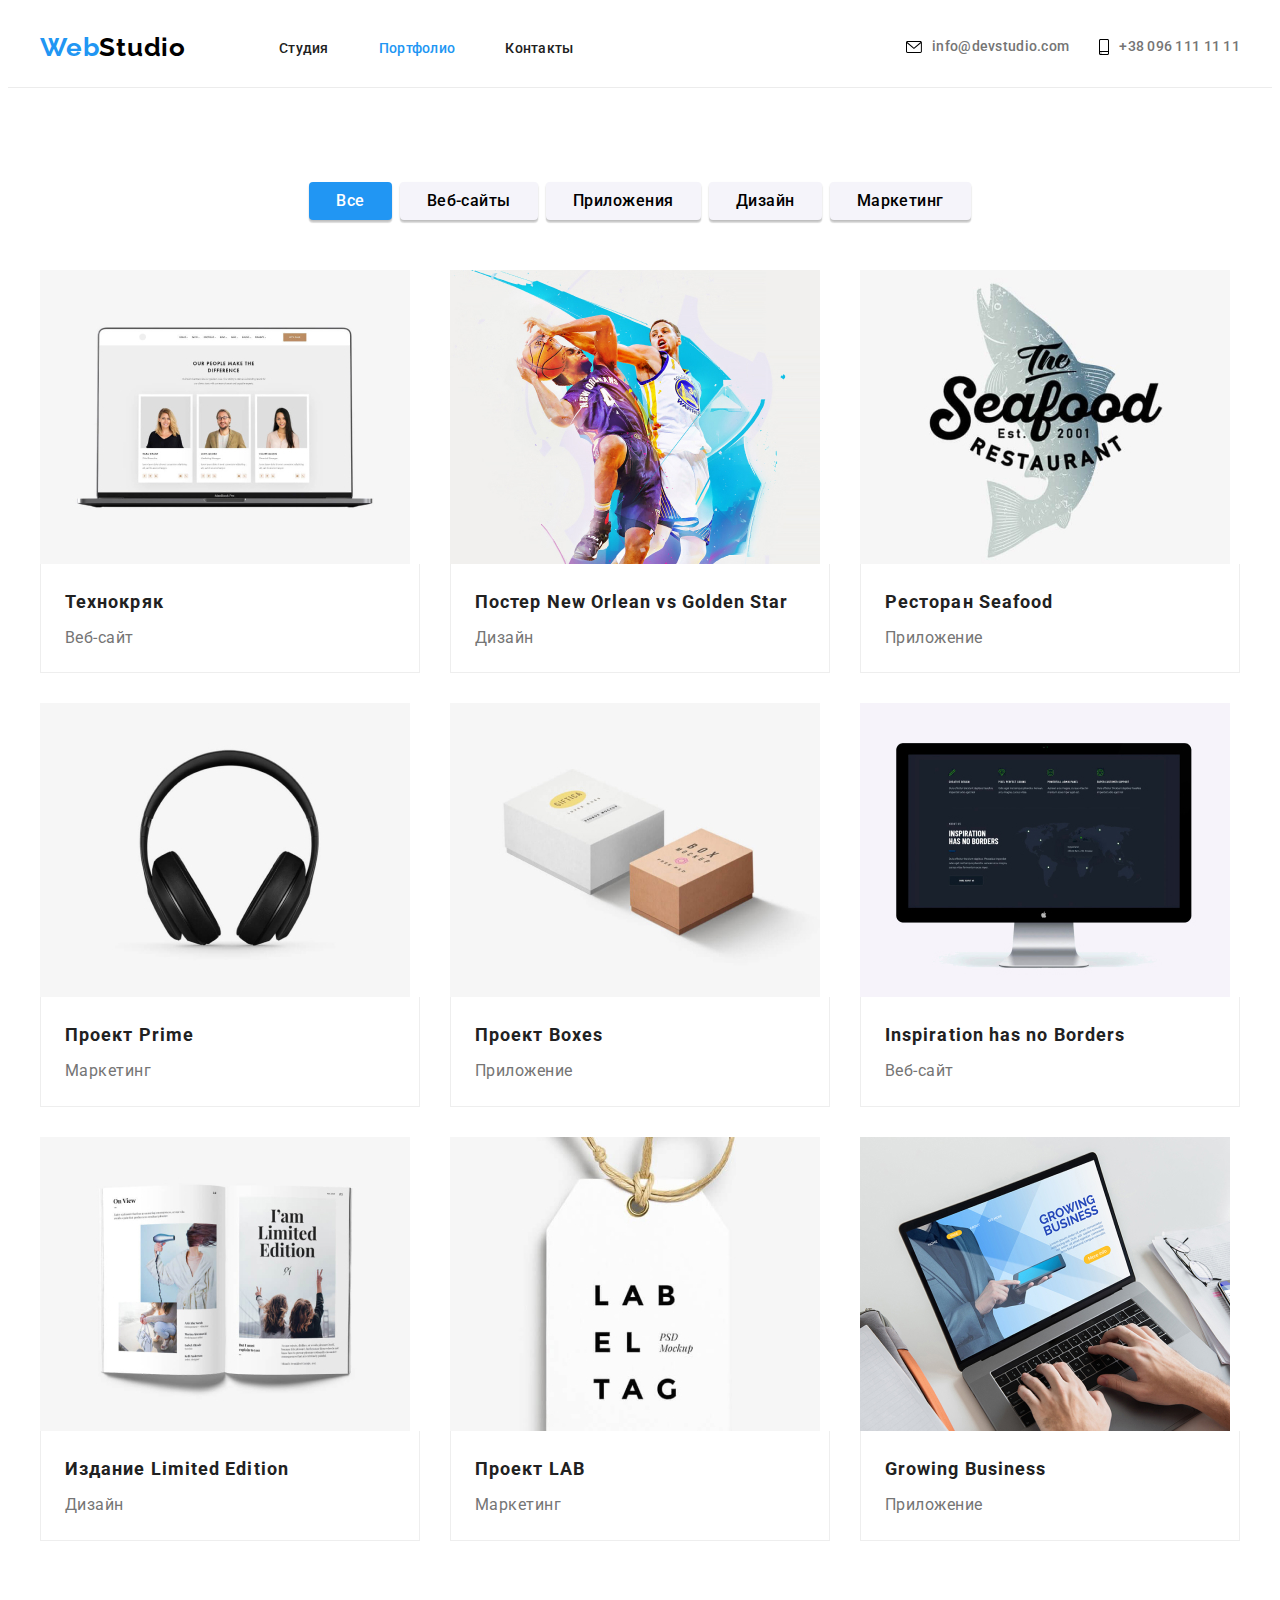
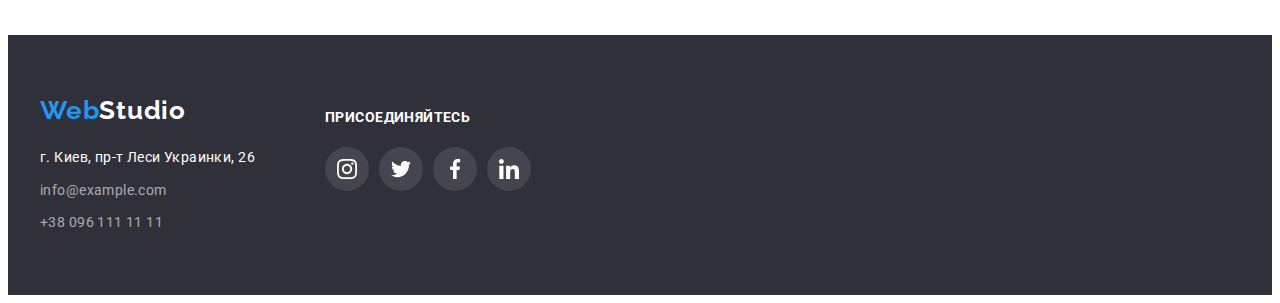
==== commit 7131ace0: "copy footer" ====
--- a/portfolio.html
+++ b/portfolio.html
@@ -155,58 +155,69 @@
     </main>
     <footer class="footer">
         <div class="container">
-            <a class="footer-logo recede-logo" href="#logo">Web<span class="color-white">Studio</span></a>
-            <div class="footer-wrap">
-                <address>
-          <ul class="footer-list">
-            <li class="footer-list-item">
-              <a
-                href="https://bit.ly/3pXMvUd"
-                target="_blank"
-                rel="noopener noreferrer"
-              >
-                г. Киев, пр-т Леси Украинки, 26
-              </a>
-            </li>
-            <li class="footer-list-item">
-                <a class="footer-link" href="mailto:info@devstudio.com">info@example.com</a
-              >
-            </li>
-            <li class="footer-list-item">
-              <a class="footer-link" href="tel:+380961111111"
-                >+38 096 111 11 11</a
-              >
-            </li>
-          </ul>
+          <div class="footer-wrap">
+            <address>
+              <a class="footer-logo recede-logo" href="#logo"
+              >Web<span class="color-white">Studio</span></a
+            >
+              <ul class="footer-list">
+                <li class="footer-list-item">
+                  <a
+                    href="https://bit.ly/3pXMvUd"
+                    target="_blank"
+                    rel="noopener noreferrer"
+                  >
+                    г. Киев, пр-т Леси Украинки, 26
+                  </a>
+                </li>
+                <li class="footer-list-item">
+                  <a class="footer-link" href="mailto:info@devstudio.com"
+                    >info@example.com</a
+                  >
+                </li>
+                <li class="footer-list-item">
+                  <a class="footer-link" href="tel:+380961111111"
+                    >+38 096 111 11 11</a
+                  >
+                </li>
+              </ul>
             </address>
-                <div class="footer-soc-links">
-                    <h3 class="soc-link-title">присоединяйтесь</h3>
-                    <ul class="footer-soc-list">
-                        <li class="footer-soc-item">
-                            <a class="footer-soc-link" href="#">
-                                <svg width="20" height="20"><use href="images/symbol-defs.svg#icon-instagram"></svg>
-                            </a>
-                        </li>
-                        <li class="footer-soc-item">
-                            <a class="footer-soc-link" href="#">
-                                <svg width="20" height="20"><use href="images/symbol-defs.svg#icon-twitter"></svg>
-                            </a>
-                        </li>
-                        <li class="footer-soc-item">
-                            <a class="footer-soc-link" href="#">
-                                <svg width="20" height="20"><use href="images/symbol-defs.svg#icon-facebook"></svg>
-                            </a>
-                        </li>
-                        <li class="footer-soc-item">
-                            <a class="footer-soc-link" href="#">
-                                <svg width="20" height="20"><use href="images/symbol-defs.svg#icon-linkedin"></svg>
-                            </a>
-                        </li>
-                    </ul>
-                </div>
+            <div class="footer-soc-links">
+              <h3 class="soc-link-title">присоединяйтесь</h3>
+              <ul class="footer-soc-list">
+                <li class="footer-soc-item">
+                  <a class="footer-soc-link" href="#">
+                    <svg width="20" height="20">
+                      <use href="images/symbol-defs.svg#icon-instagram"></use>
+                    </svg>
+                  </a>
+                </li>
+                <li class="footer-soc-item">
+                  <a class="footer-soc-link" href="#">
+                    <svg width="20" height="20">
+                      <use href="images/symbol-defs.svg#icon-twitter"></use>
+                    </svg>
+                  </a>
+                </li>
+                <li class="footer-soc-item">
+                  <a class="footer-soc-link" href="#">
+                    <svg width="20" height="20">
+                      <use href="images/symbol-defs.svg#icon-facebook"></use>
+                    </svg>
+                  </a>
+                </li>
+                <li class="footer-soc-item">
+                  <a class="footer-soc-link" href="#">
+                    <svg width="20" height="20">
+                      <use href="images/symbol-defs.svg#icon-linkedin"></use>
+                    </svg>
+                  </a>
+                </li>
+              </ul>
             </div>
+          </div>
         </div>
-    </footer>
+      </footer>
 </body>
 
 </html>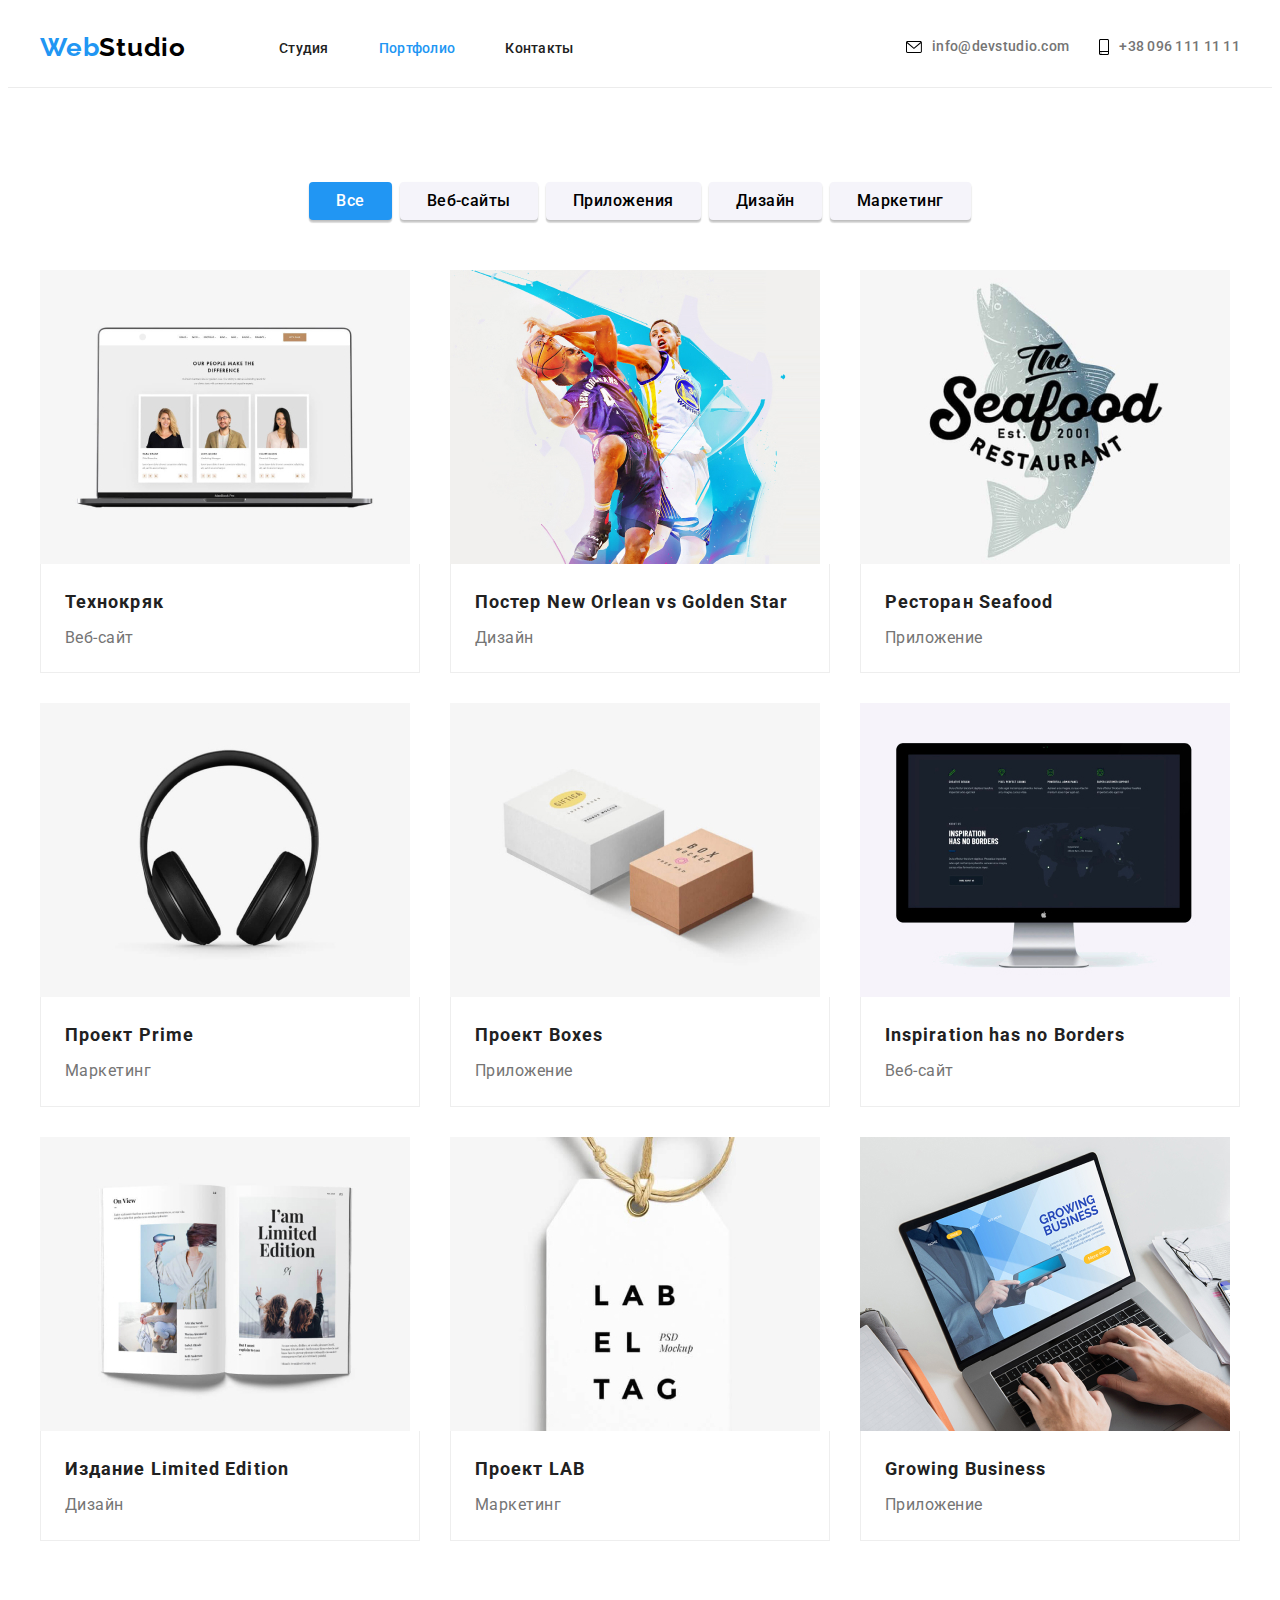
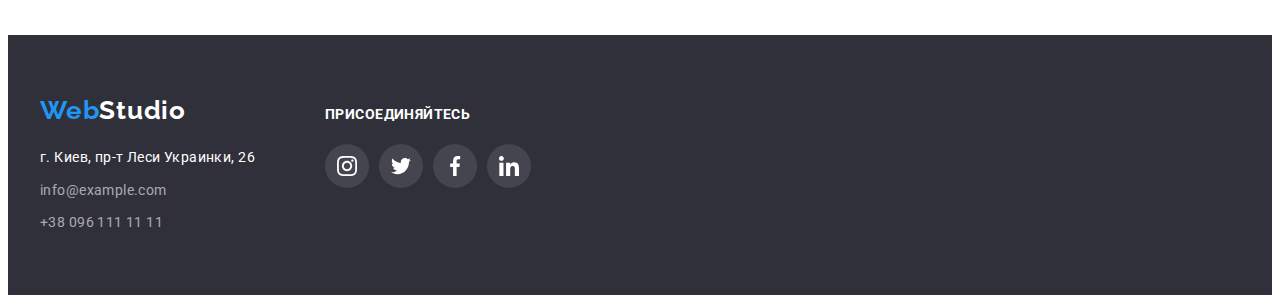
==== commit d9a90c92: "changes" ====
--- a/portfolio.html
+++ b/portfolio.html
@@ -68,7 +68,7 @@
                 <div class="section-store">
                     <ul class="store-list">
                         <li class="store-item">
-                            <a href="#">
+                            <a class="store-item-link" href="#">
                                 <img width="370" src="./images/portfolio/01.jpg" alt="Website" />
                                 <div class="store-wrap">
                                     <h3 class="store-wrap-title" class="store-wrap-title">Технокряк</h3>
@@ -77,7 +77,7 @@
                             </a>
                         </li>
                         <li class="store-item">
-                            <a href="#">
+                            <a class="store-item-link" href="#">
                                 <img width="370" src="./images/portfolio/02.jpg" alt="Design" />
                                 <div class="store-wrap">
                                     <h3 class="store-wrap-title" class="store-wrap-title">Постер New Orlean vs Golden Star</h3>
@@ -86,7 +86,7 @@
                             </a>
                         </li>
                         <li class="store-item">
-                            <a href="#">
+                            <a class="store-item-link" href="#">
                                 <img width="370" src="./images/portfolio/03.jpg" alt="Application" />
                                 <div class="store-wrap">
                                     <h3 class="store-wrap-title" class="store-wrap-title">Ресторан Seafood</h3>
@@ -95,7 +95,7 @@
                             </a>
                         </li>
                         <li class="store-item">
-                            <a href="#">
+                            <a class="store-item-link" href="#">
                                 <img width="370" src="./images/portfolio/04.jpg" alt="Marketing" />
                                 <div class="store-wrap">
                                     <h3 class="store-wrap-title" class="store-wrap-title">Проект Prime</h3>
@@ -104,7 +104,7 @@
                             </a>
                         </li>
                         <li class="store-item">
-                            <a href="#">
+                            <a class="store-item-link" href="#">
                                 <img width="370" src="./images/portfolio/05.jpg" alt="Application" />
                                 <div class="store-wrap">
                                     <h3 class="store-wrap-title">Проект Boxes</h3>
@@ -113,7 +113,7 @@
                             </a>
                         </li>
                         <li class="store-item">
-                            <a href="#">
+                            <a class="store-item-link" href="#">
                                 <img width="370" src="./images/portfolio/06.jpg" alt="Website" />
                                 <div class="store-wrap">
                                     <h3 class="store-wrap-title">Inspiration has no Borders</h3>
@@ -122,7 +122,7 @@
                             </a>
                         </li>
                         <li class="store-item">
-                            <a href="#">
+                            <a class="store-item-link" href="#">
                                 <img width="370" src="./images/portfolio/07.jpg" alt="Design" />
                                 <div class="store-wrap">
                                     <h3 class="store-wrap-title">Издание Limited Edition</h3>
@@ -131,7 +131,7 @@
                             </a>
                         </li>
                         <li class="store-item">
-                            <a href="#">
+                            <a class="store-item-link" href="#">
                                 <img width="370" src="./images/portfolio/08.jpg" alt="Marketing" />
                                 <div class="store-wrap">
                                     <h3 class="store-wrap-title">Проект LAB</h3>
@@ -140,7 +140,7 @@
                             </a>
                         </li>
                         <li class="store-item">
-                            <a href="#">
+                            <a class="store-item-link" href="#">
                                 <img width="370" src="./images/portfolio/09.jpg" alt="Application" />
                                 <div class="store-wrap">
                                     <h3 class="store-wrap-title">Growing Business</h3>
--- a/css/styles.css
+++ b/css/styles.css
@@ -244,14 +244,11 @@
 .wrap-feature-icons {
     display: flex;
     align-items: center;
-    min-height: 120px;
+    justify-content: center;
+    height: 120px;
     background: #F5F4FA;
     border-radius: 4px;
     margin-bottom: 30px;
-}
-
-.features-icon {
-    margin: 0 auto;
 }
 
 
@@ -330,15 +327,12 @@
     margin-top: 16px;
 }
 
-.team-soc-item {
-    fill: var(--social-link-fill);
-}
-
 .team-soc-item:not(:last-child) {
     margin-right: 10px;
 }
 
-.team-soc-item .team-soc-link:hover {
+.team-soc-item .team-soc-link:hover,
+.team-soc-item .team-soc-link:focus {
     fill: var(--white-color);
     background: var(--accent-color);
 }
@@ -452,11 +446,12 @@
 
 .footer-wrap {
     display: flex;
+    align-items: baseline;
 }
 
 .footer-soc-links {
     margin-left: 70px;
-    margin-top: 12px;
+    /* margin-top: 12px; */
 }
 
 .soc-link-title {
@@ -565,8 +560,12 @@
     display: block;
 }
 
-.store-item:hover,
-.store-item:focus {
+.store-item-link{
+    display: block;
+}
+
+.store-item-link:hover,
+.store-item-link:focus {
     box-shadow: 0px 1px 1px rgba(0, 0, 0, 0.12), 0px 4px 4px rgba(0, 0, 0, 0.06), 1px 4px 6px rgba(0, 0, 0, 0.16);
 }
 
